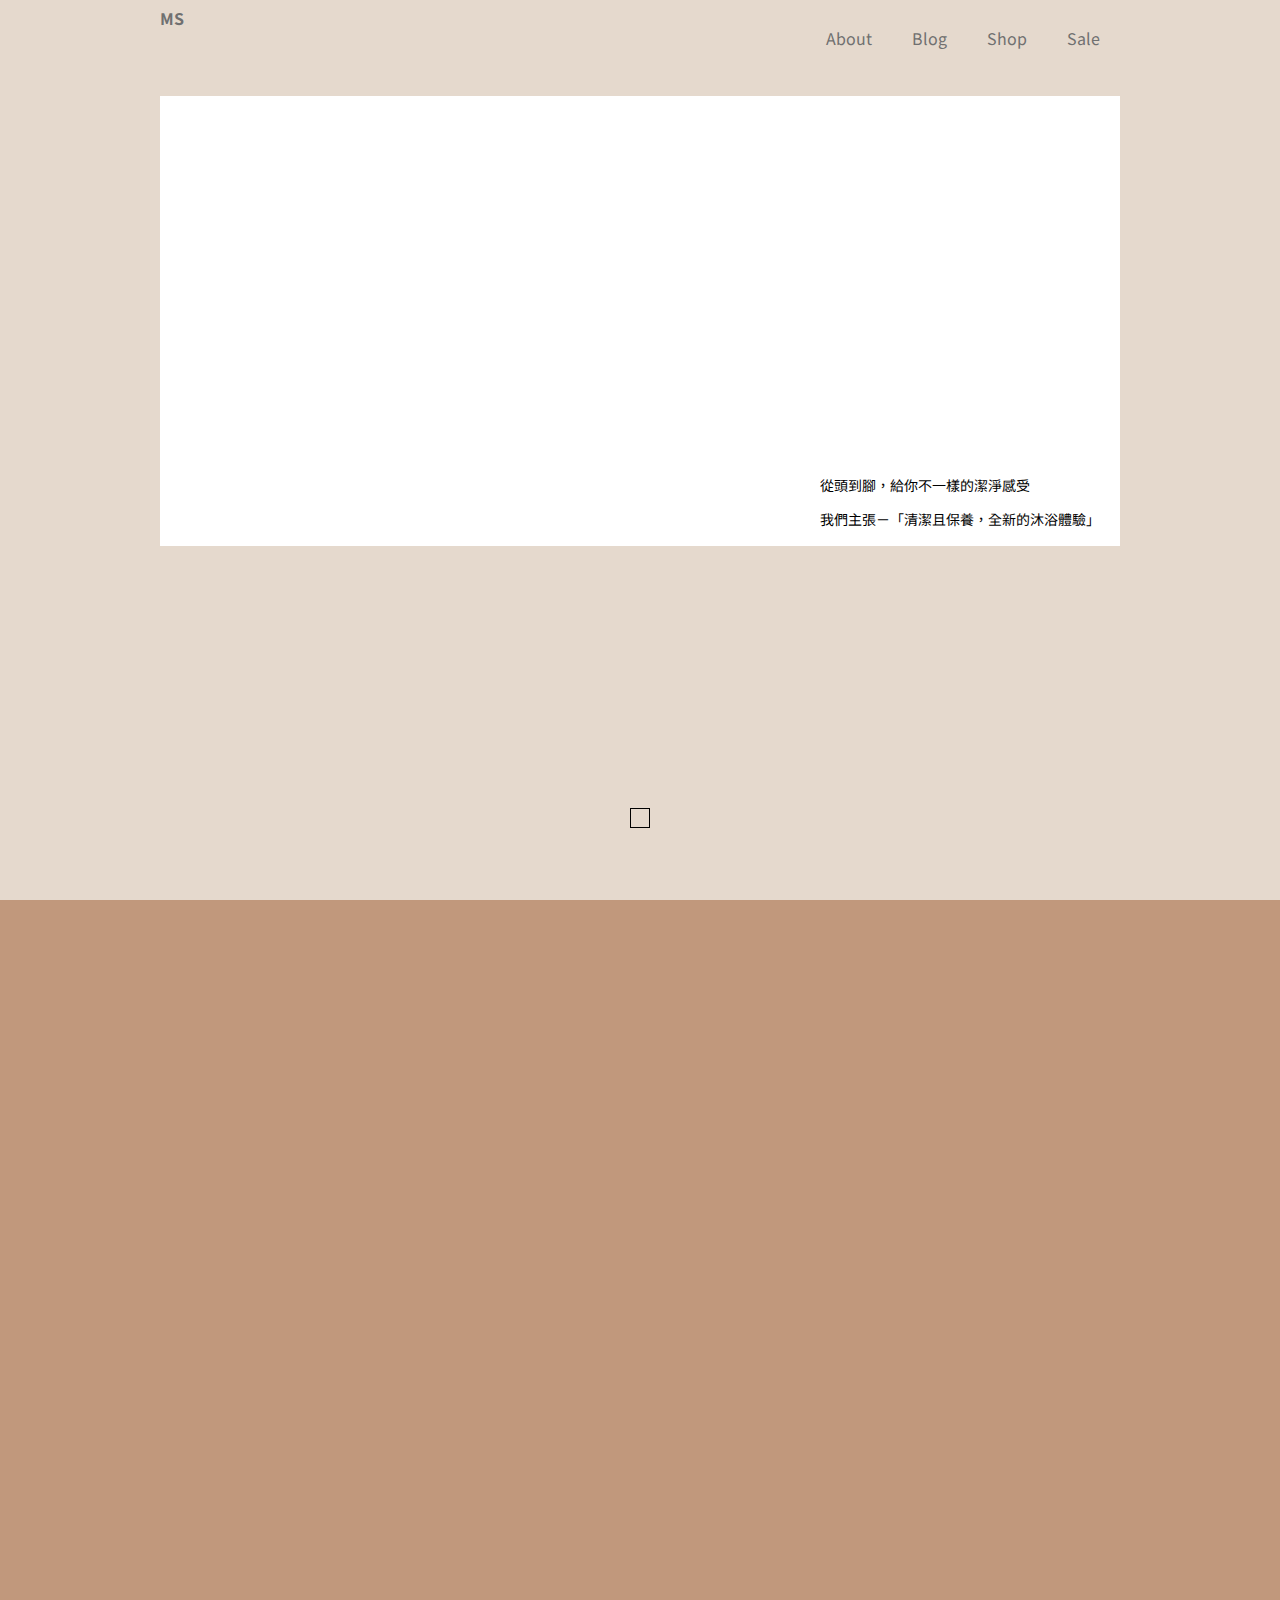
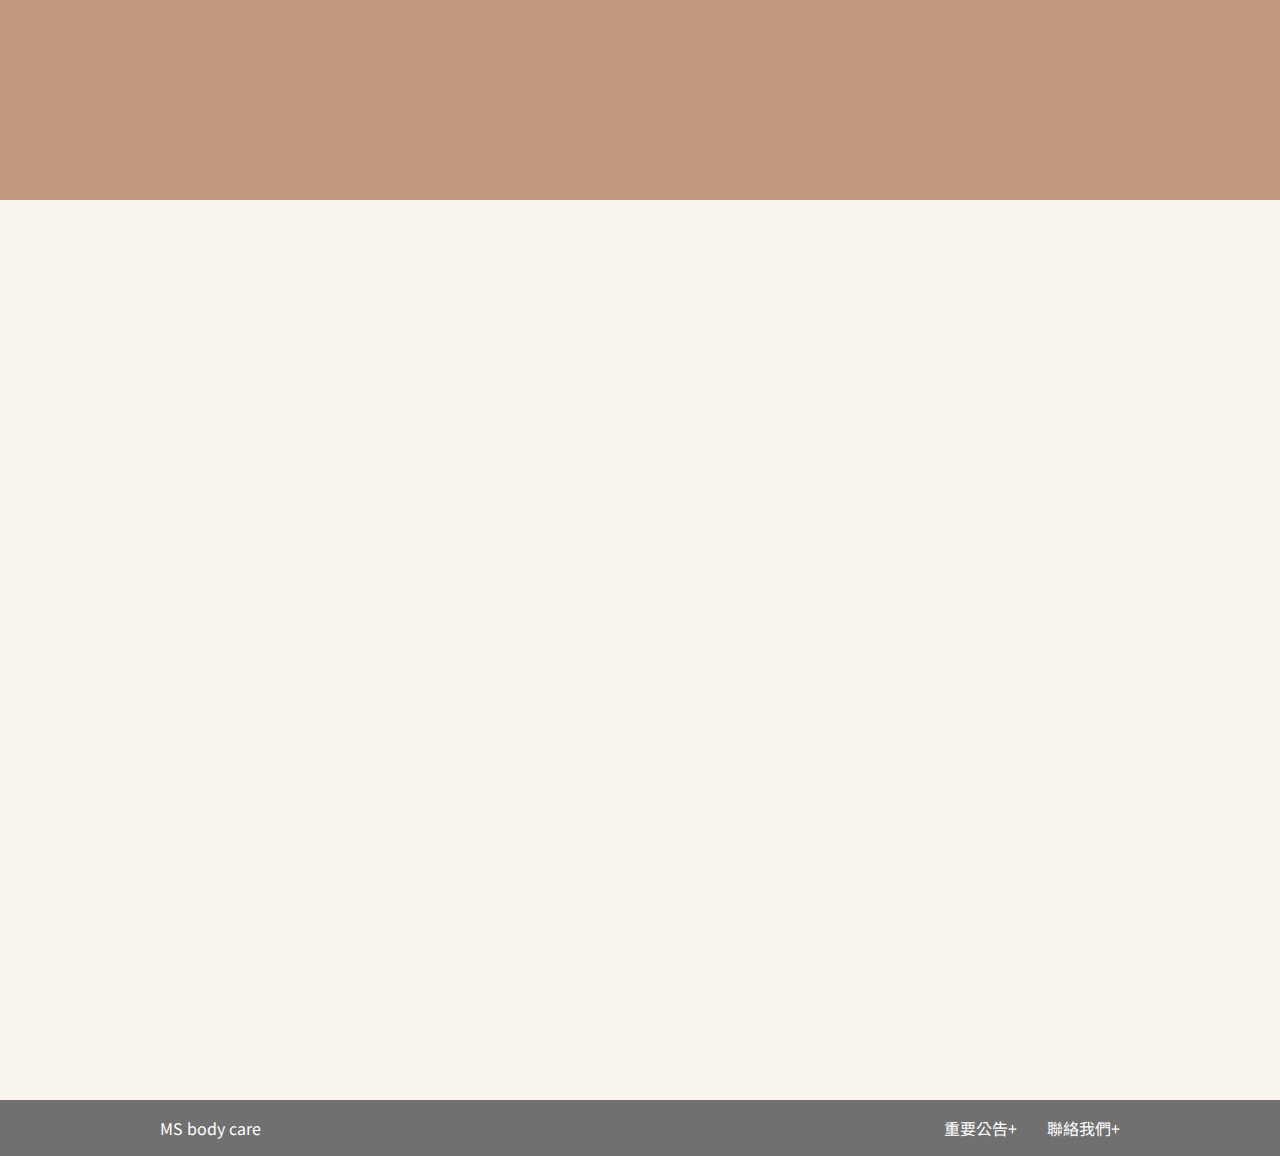
==== html/index.html @ 188ffa3e "Ａ" ====
<!DOCTYPE html>
<html lang="en">
<head>
    <meta charset="UTF-8">
    <meta name="viewport" content="width=device-width, initial-scale=1.0">
    <title>Document</title>
    <link rel="stylesheet" href="https://use.fontawesome.com/releases/v5.15.1/css/all.css" integrity="sha384-vp86vTRFVJgpjF9jiIGPEEqYqlDwgyBgEF109VFjmqGmIY/Y4HV4d3Gp2irVfcrp" crossorigin="anonymous">
    <link rel="stylesheet" href="../style/css/reset.css">
    <link rel="stylesheet" href="../style/css/layout.css">
    <link rel="stylesheet" href="../style/css/main.css">
    <link rel="stylesheet" href="../style/css/aos.css">
</head>
<body>
    <div class="index_layout">
        <div class="header">
            <div class="main">
                <div class="nav flex">
                    <h1 class="logotype"><a href="./index.html">MS</a></h1>
                    <div class="function_box">
                        <div class="menu"><i class="fas fa-bars"></i></div>
                        <ul class="function_bar flex">
                            <li><i class="fas fa-times"></i></li>
                            <li><a href="./about.html">About</a></li>
                            <li><a href="./blog.html">Blog</a></li>
                            <li><a href="./product.html">Shop</a></li>
                            <li><a href="./sale.html">Sale</a></li>
                        </ul>
                    </div>
                    <div class="overlay unblock"></div>
                </div>
                <div class="contents">
                    <div class="header_img">
                        <ul class="img_text">
                            <li>從頭到腳，給你不一樣的潔淨感受</li>
                            <li>我們主張－「清潔且保養，全新的沐浴體驗」</li>
                        </ul>
                        <ul class="social_bar">
                            <li><a href="#"><i class="fab fa-facebook"></i></a></li>
                            <li><a href="#"><i class="fab fa-instagram"></i></a></li>
                            <li><a href="#"><i class="fab fa-twitter"></i></a></li>
                        </ul>
                    </div>
                    <div class="scroll">
                        <span class="ico ico_scroll"></span>
                    </div>
                </div>
            </div>
        </div>
        <div class="content">
            <div class="main_other flex" data-aos="fade-down" data-aos-easing="linear" data-aos-duration="1500">
                <dl class="flex">
                    <dd class="content_img"></dd>
                    <dd class="content_text">
                        <div class="title">MS body care</div>
                        <ul class="text">
                            <li>以高品質成分作為基底，提供全年齡、全膚質適用的潔淨系列。</li>
                            <li>是沐浴乳、洗髮乳，也是洗面乳。</li>
                            <li>一瓶從頭到腳都可以使用的低敏潔淨產品，讓你每一天都有愉悅的沐浴時光。</li>
                        </ul>
                        <ul class="text">
                            <li>ms body care藉由品牌提倡一種全新的生活感受，</li>
                            <li>在潔淨沐浴時同步保養，達成洗淨及修護雙重功效。</li>
                        </ul>
                        <ul class="ico_bar flex">
                            <li><span class="ico"></span>氨基酸成分</li>
                            <li><span class="ico"></span>玻尿酸</li>
                            <li><span class="ico"></span>維他命B5</li>
                        </ul>
                        <a class="alink" href="./product.html">購買產品<span>&rarr;</span></a>
                    </dd>
                </dl>
            </div>
        </div>
        <div class="slogan">
            <div class="main flex">
                <div class="slogan_text" data-aos="fade-down" data-aos-easing="linear" data-aos-duration="1500">
                    <div class="title"><span>“</span></div>
                    <p class="text">What fuels your spirit fuels your body –</p>
                    <p>Twilight</p>
                </div>
            </div>
        </div>
        <div class="footer">
            <div class="main flex">
                <ul class="social_bar">
                    <li><a href="#"><i class="fab fa-facebook"></i></a></li>
                    <li><a href="#"><i class="fab fa-instagram"></i></a></li>
                    <li><a href="#"><i class="fab fa-twitter"></i></a></li>
                </ul>
                <a href="#" class="footer_logo">
                    <div class="footer_img"></div>
                    <span class="footer_text">MS body care</span>
                </a>
                <ul class="message_bar flex">
                    <li><a href="#">重要公告+</a></li>
                    <li><a href="#">聯絡我們+</a></li>
                </ul>
            </div>
        </div>
    </div>
    <script src="./js/jq_3.5.1.js"></script>
    <script src="./js/main.js"></script>
    <script src="./js/aos.js"></script>
    <script>
        AOS.init();
    </script>
</body>
</html>
---- style/css/layout.css ----
/* font */
@import url('https://fonts.googleapis.com/css2?family=Roboto+Slab:wght@600&family=Roboto:wght@100&display=swap');
@import url('https://fonts.googleapis.com/css2?family=Noto+Sans+TC:wght@100&display=swap');
body{
    font-family: 'Roboto Slab', serif;
    font-family: 'Noto Sans TC', sans-serif;
    cursor:default;
    }
/* layout */
a{text-decoration:none;display:block;color:#707070;}
.unblock{display:none}
.flex{display:flex;}
.header{background:#E5D9CD;}
.content{background:#C1987C;}
.slogan{background:#FAF4EF;}
.footer{background:#707070;}
.main{width:960px;height:100vh;margin:0 auto;padding:10px 0;}
.main_other{width:100%;height:100vh;margin:0 auto;justify-content:center;align-items:center;}
.alink{width:175px;;display:block;border:1px solid #fff;padding:20px;text-align:center;color:#fff;}
.overlay{width:100%;height:100vh;position:fixed;background:rgba(0,0,0,0.7);z-index:98;top:0;left:0;}
.fas{display:none;}
.fa-bars{font-size:26px;}
/* nav */
.nav{justify-content:space-between;margin:0 0 30px 0;}
.function_bar .menu{display:none;}
.function_bar a{padding:20px;}
/* ico */
.ico{display:block;}
.ico_scroll{width:20px;height:20px;border:1px solid #000;}
/* header */
.social_bar .fab{font-size:28px;}
.social_bar li+li{margin:15px 0 0;}
/* footer */
.footer .main{height:auto;padding:0px;justify-content:space-between;}
.footer a{color:#fff;padding:20px 0;}
.footer .social_bar{display:none;}
.footer .message_bar li+li{margin-left:30px;}
/* about_layout */
.about_layout .header{background: -moz-linear-gradient(left, #ffffff 0%, #ffffff 50%, #e5d9cd 50%, #e5d9cd 100%); /* FF3.6-15 */
background: -webkit-linear-gradient(left, #ffffff 0%,#ffffff 50%,#e5d9cd 50%,#e5d9cd 100%); /* Chrome10-25,Safari5.1-6 */
background: linear-gradient(to right, #ffffff 0%,#ffffff 50%,#e5d9cd 50%,#e5d9cd 100%); /* W3C, IE10+, FF16+, Chrome26+, Opera12+, Safari7+ */}
/* blog_layout */
.blog_layout .main{height:initial;overflow:hidden;}
@media screen and (max-width:1094px){
    .main{width:100%;padding:0px 0px 40px;}
    .nav{padding:15px 20px;background:#fff;position:fixed;z-index:10;width:100%;border-bottom:1px solid #000;justify-content:center;margin:0;}
    .nav .function_box{position:absolute;left:3%;top:calc(50% - 13px);}
    .nav+.contents{padding-top:47px;}
    .fas{display:block;}
    /* function_bar */
    .function_bar{display:none;position:fixed;;width:100%;height:auto;top:0;right:0;z-index:99;background:#fff;}
    .function_bar .menu{display:block;}
    .function_bar li+li{margin-left:0;text-align:center;}
    .function_bar li+li a{padding:10px;border:1px solid #ccc;margin:20px;}
    .function_bar .fa-times{display:block;font-size:30px;margin:0 0 0 10px;width:40px;height:40px;line-height:40px;text-align:center;}
    .menu.active + .function_bar{display:block;}
    /*  content */
    .content .main_other{display:block;height:auto;}
    /* header */
    .social_bar li{width:calc(100% / 3);}
    .social_bar li+li{margin:0 0 0;}
    /* footer */
    .footer{text-align:center;position:relative;bottom:0;width:100%;}
    .footer .flex{display:block;}
    .footer .main{width:100%;}
    .footer .social_bar{display:flex;justify-content:center;}
    .footer .message_bar li+li{margin-left:0px;}
    /* about_layout */
    .about_layout .main{height:auto;padding:0px;}
    /* .about_layout .footer{position:fixed;;bottom:0;width:100%;} */
    /* prod_layout */
    .prod_layout .main{height:auto;}
    .prod_box{display:block;}
}
@media screen and (max-width:1024px){

}
---- style/css/main.css ----
/*  index_layout*/
/* header */
.header .main{position:relative;}
.header_img{width:100%;height:450px;background:#fff;position:relative;}
.header_img .img_text{position:absolute;right:20px;bottom:20px;font-size:14px;}
.header_img .img_text li+li{margin-top:20px;}
.header_img .social_bar{position:absolute;right:-7%;top:15%;}
.header .scroll{position: absolute;bottom:8%;left:calc(50% - 10px);}
/* content */
.content_img{width:550px;height:450px;background:#fff;}
.content_text{margin-left:50px;color:#fff;}
.content_text .title{font-size:24px;}
.content_text .text,.content_text .ico_bar{margin-top:30px;line-height:1.6;}
.content_text .ico_bar li+li{margin-left:40px;}
.content_text .alink{margin-top:50px;}
.content_text .alink span{margin-left:50px;}
/* slogan */
.slogan .title{font-size:90px;width:45px;height:45px;margin:0 auto}
.slogan .title span{display:block;transform:translateX(-50px);}
.slogan .main{align-items:center;justify-content:center;}
.slogan .slogan_text{text-align:center;}
.slogan .slogan_text .text{font-size:28px;font-weight:bolder;margin:20px 0 30px;}
/* about_layout */
.about_layout .background_box{width:750px;height:450px;background:#FAF4EF;position:absolute;top:16%;left:-5%;}
.about_img{width:560px;height:490px;background:lightblue;position:absolute;z-index:10;left:-7%;bottom:9%;}
.about_text{width:410px;position:absolute;z-index:10;right:0%;top:20%;color:#48656B;}
.about_text dt{font-size:18px;}
.about_text dd{margin:12px 0;line-height:1.6;}
.about_text .title::after,.about_text .title::before{content:"";width:2px;height:20px;display:inline-block;background:#48656B;vertical-align:middle;margin:-5px 5px 0;}
/* prod_layout */
.prdo_img{width:380px;height:500px;background:#fff;flex-shrink:0;margin:0 50px;}
.prod_box{margin-bottom: 50px;}
.prod_box .prod_text{padding:0 10px;}
.prod_box .title{margin:0 0 25px 0;font-size:26px;}
.prod_box .text{line-height:1.6;border-bottom: 2px solid #000;padding-bottom:15px;}
.prod_box .intro dt{margin:15px 0 0;font-weight:bolder;}
.prod_box .intro dd{border-bottom:2px solid #707070;padding:8px 0 15px 0;line-height:1.4;color:#707070;}
.prod_text .intro dd ul li+li{margin:5px 0 0;}
.prod_box .prod_price{padding:0 10px;margin:10px 0;font-weight:bolder;text-align:right;font-size:18px;letter-spacing:2px;}
.prod_box .buy_way dt{margin:0 0 5px 0;}
.prod_box .buy_way dt::after{content:"：";display:inline-block;}
.prod_box .buy_way a{display:block;padding:10px 0;width:60%;font-weight:bolder;color:#48656B;}
.prod_box .buy_way a::before{content:" ";display:inline-block;width:2px;height:2px;border-radius:50%;vertical-align:middle;background:#48656B;margin:-2px 8px 0 0;}
.prod_box .buy_way a:hover{background:#48656B;color:#fff;}
/* blog_layout */
.timeline:before{content:'';position:absolute;top:6%;left:50%;margin:0 auto;height:91%;width:1px;background-color:#707070;}
.timeline{padding:0 50px 50px;}
.blog_box>li{display:flex;justify-content:space-between;position:relative;align-items:center;height:60vh;margin:60px 0;}
.blog_box .title{text-align:center;width:38%;}
.blog_box .title span{font-size:26px;}
.blog_box .title p{margin:10px 0;line-height:1.4;overflow:hidden;text-overflow:ellipsis;display:-webkit-box;-webkit-line-clamp:2;-webkit-box-orient: vertical;}
.blog_box .blog_img{width:450px;height:340px;position:absolute;right:8%;}
.blog_box .blog_img a{width:100%;height:100%;background:#fff;}
.blog_box .blog_item_2 .blog_img{left:8%;}
.blog_box .ba_box{width:300px;height:500px;}
.blog_box .blog_item_1 .ba_box{background:#C1987C;}
.blog_box .blog_item_2 .ba_box{background:#FAF4EF;}
.blog_box .blog_item_3 .ba_box{background:#48656B;}
@media screen and (max-width:1094px){
    .header_img{margin:0;}
    .header_img .social_bar{display:none;}
    /* about_layout */
    .about_layout .background_box{display:none;}
    .about_text{background:#FAF4EF;width:100%;position:unset;overflow:auto;padding:15px 20px;}
    .about_img{width:100%;position:unset;}
    .content_img{width:100%;}
    .content dl.flex{display:block;}
    .content_text{margin-left:0px;padding:25px;}
    .content_text .text, .content_text .ico_bar{margin-top:20px;}
    .content_text .alink{margin-top:20px;}
    /* prod_layout */
    .prdo_img{width:100%;margin:0 auto 30px;}
    .prod_box .prod_text{padding:0 20px;}
    .prod_box .prod_price{text-align:center;border:2px solid #707070;width:50%;margin:25px auto;padding:15px 10px;}
    .prod_box .buy_way dt{text-align:center;}
    .prod_box .buy_way dt::after{content:"";display:block;width:70px;height:2px;background:#000;margin:10px auto 0;}
    .prod_box .buy_way a::before{display:none;}
    .prod_box .buy_way a{background:#48656B;color:#fff;text-align:center;padding:15px 0;margin:15px auto;width:70%;}
    /* blog_layout */
    .timeline{padding:0 10px;}
    .timeline:before{display:none;}
    .blog_box>li{height:initial;flex-direction:column;padding:25px 10px;margin:0 auto;}
    .blog_box .blog_item_2{flex-direction:column-reverse;}
    .blog_box .blog_img{position:initial;width:90%;}
    .blog_box .ba_box{display:none;}
    .blog_box .title{margin:0 0 10px 0;width:100%;}
    /* .blog_box .blog_item_1{background:#C1987C;}
    .blog_box .blog_item_2{background:#FAF4EF;}
    .blog_box .blog_item_3{background:#48656B;} */
}
@media screen and (max-width:1024px){

}
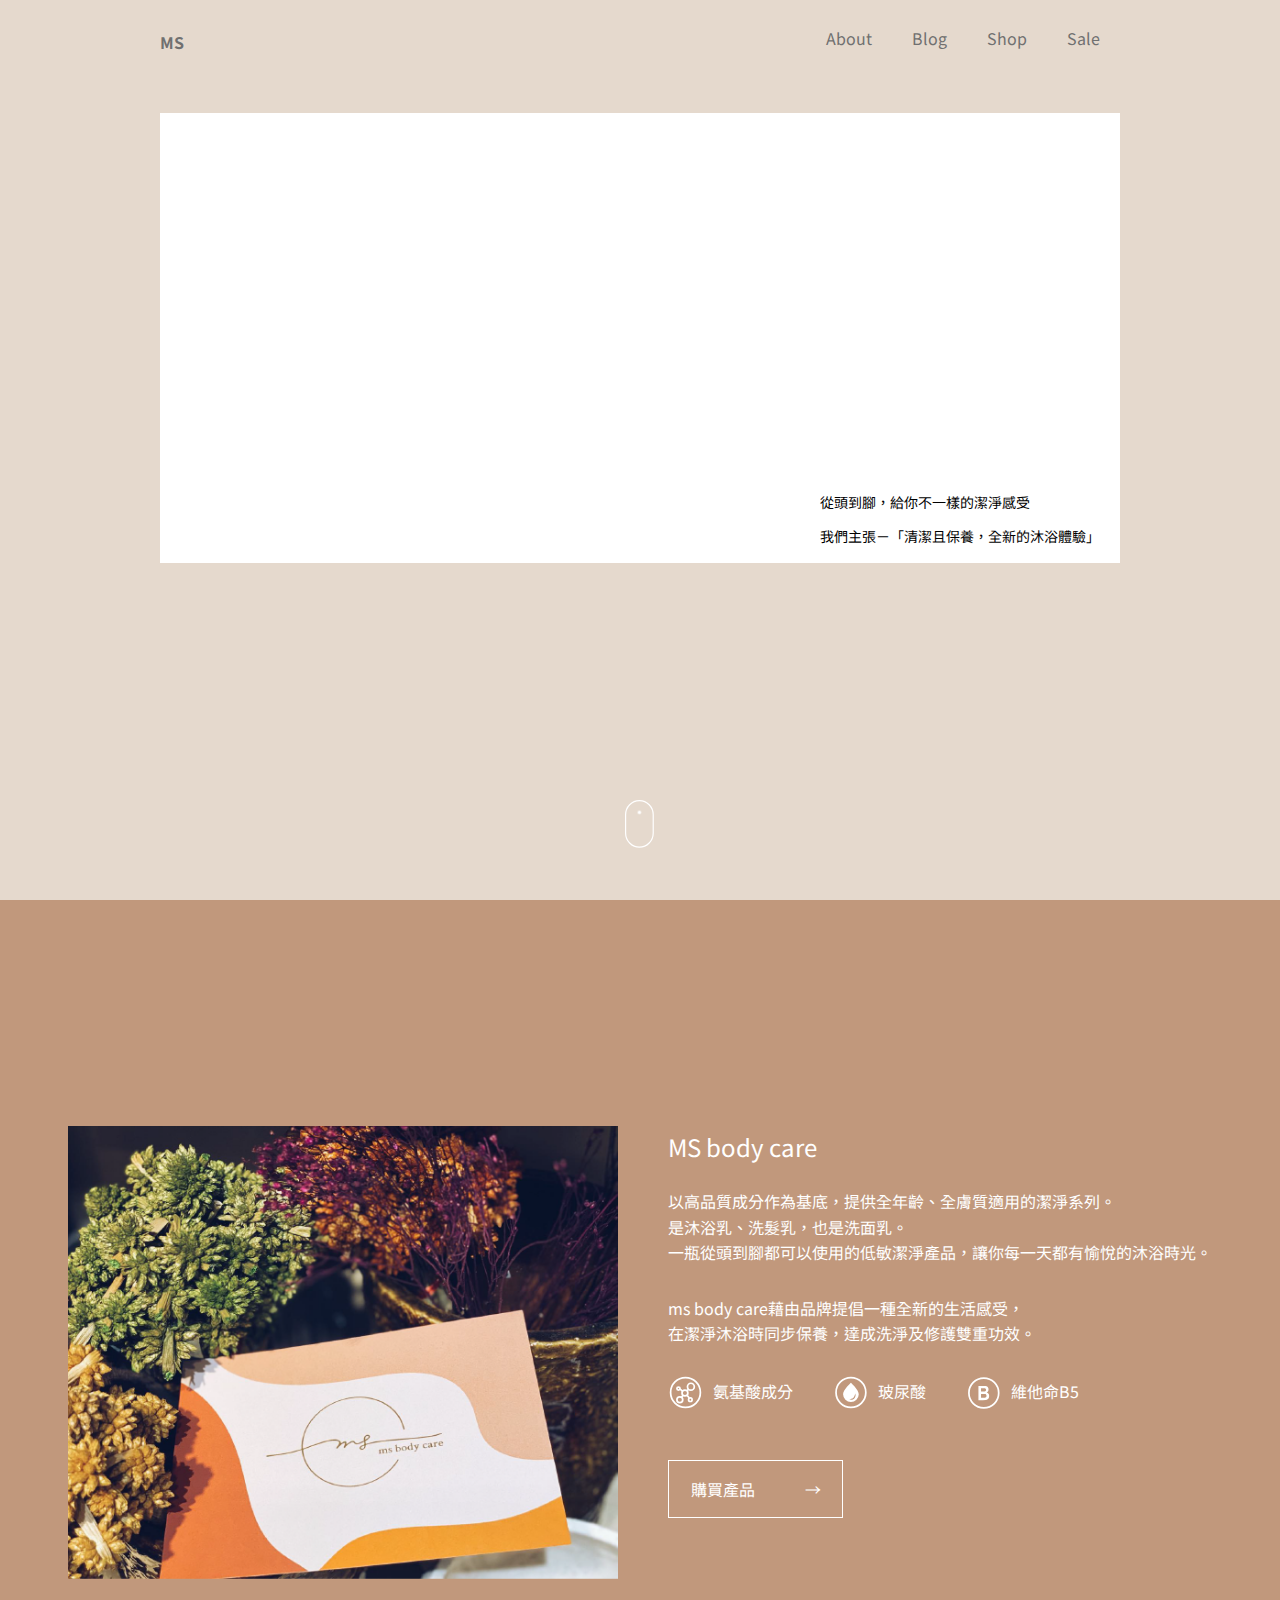
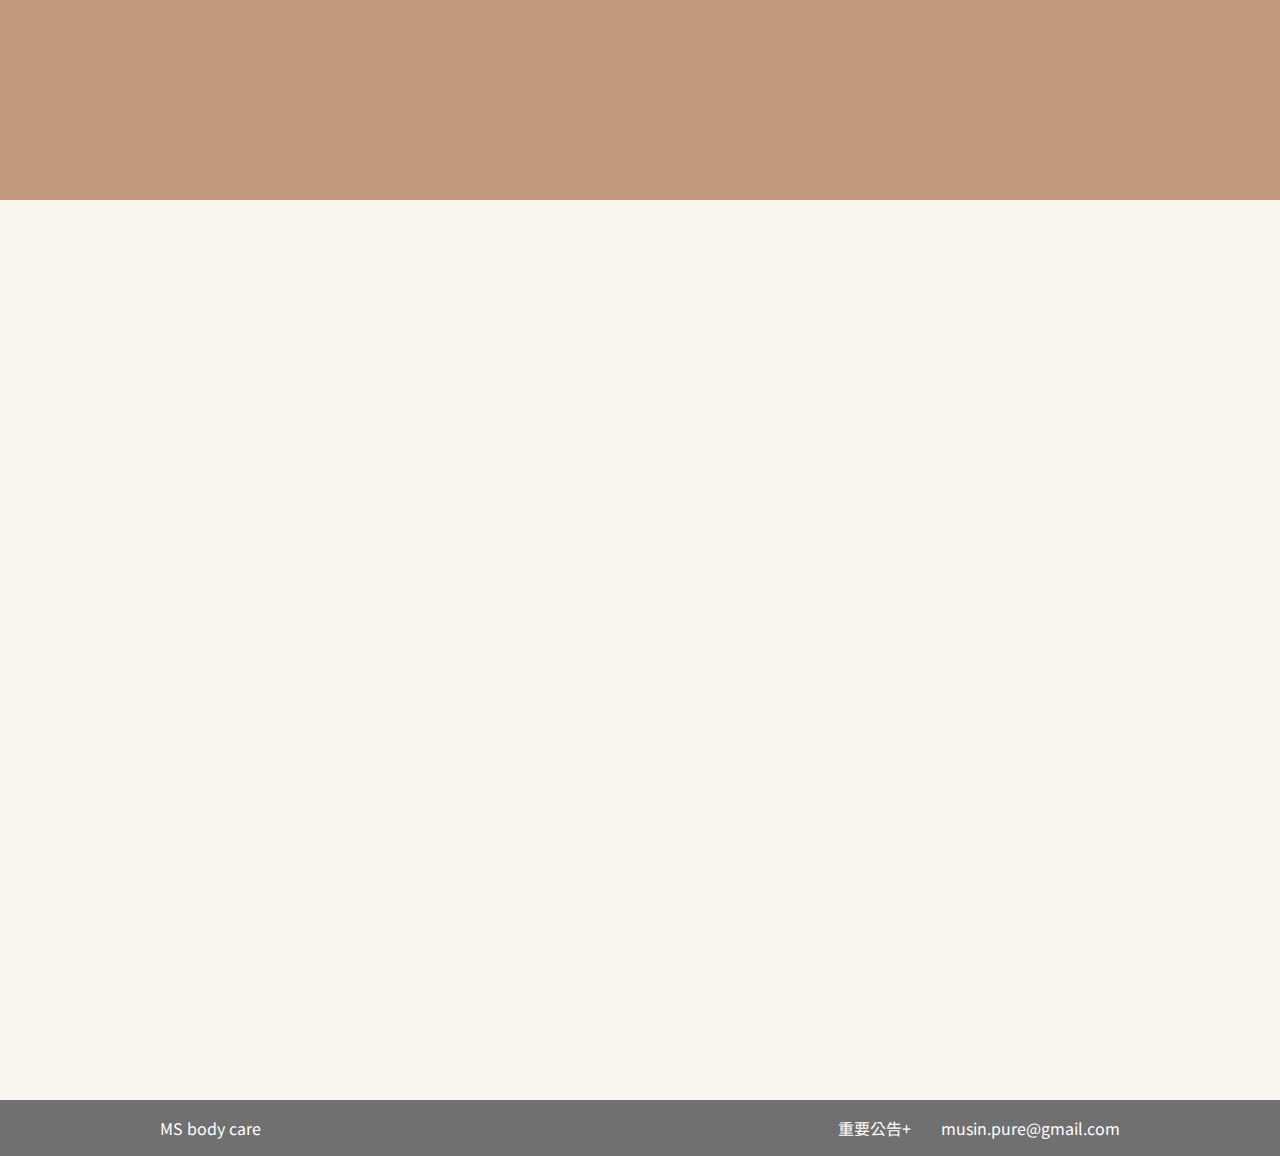
==== commit 01dbe71e: "ms_0128" ====
--- a/html/index.html
+++ b/html/index.html
@@ -35,21 +35,26 @@
                             <li>我們主張－「清潔且保養，全新的沐浴體驗」</li>
                         </ul>
                         <ul class="social_bar">
-                            <li><a href="#"><i class="fab fa-facebook"></i></a></li>
-                            <li><a href="#"><i class="fab fa-instagram"></i></a></li>
-                            <li><a href="#"><i class="fab fa-twitter"></i></a></li>
+                            <li><a href="https://www.facebook.com/MUSIN.BODYCARE/"><i class="fab fa-facebook"></i></a></li>
+                            <li><a href="https://www.instagram.com/m.sbodycare/"><i class="fab fa-instagram"></i></a></li>
+                            <!-- <li><a href="#"><i class="fab fa-twitter"></i></a></li> -->
                         </ul>
                     </div>
-                    <div class="scroll">
-                        <span class="ico ico_scroll"></span>
-                    </div>
+                    <a class="scroll-link" href="#content">
+                        <svg class="mouse" xmlns="http://www.w3.org/2000/svg" viewBox="0 0 76 130" preserveAspectRatio="xMidYMid meet">
+                        <g fill="none" fill-rule="evenodd">
+                            <rect width="70" height="118" x="1.5" y="1.5" stroke="#FFF" stroke-width="3" rx="36"/>
+                            <circle class="scroll" cx="36.5" cy="31.5" r="4.5" fill="#FFF"/>
+                        </g>
+                        </svg>
+                    </a>
                 </div>
             </div>
         </div>
-        <div class="content">
-            <div class="main_other flex" data-aos="fade-down" data-aos-easing="linear" data-aos-duration="1500">
+        <div id="content" class="content">
+            <div class="main_other flex">
                 <dl class="flex">
-                    <dd class="content_img"></dd>
+                    <dd class="content_img"><img src="../style/images/content_img.png" alt=""></dd>
                     <dd class="content_text">
                         <div class="title">MS body care</div>
                         <ul class="text">
@@ -62,9 +67,9 @@
                             <li>在潔淨沐浴時同步保養，達成洗淨及修護雙重功效。</li>
                         </ul>
                         <ul class="ico_bar flex">
-                            <li><span class="ico"></span>氨基酸成分</li>
-                            <li><span class="ico"></span>玻尿酸</li>
-                            <li><span class="ico"></span>維他命B5</li>
+                            <li><i class="ico ico_1"></i>氨基酸成分</li>
+                            <li><i class="ico ico_2"></i>玻尿酸</li>
+                            <li><i class="ico ico_3"></i>維他命B5</li>
                         </ul>
                         <a class="alink" href="./product.html">購買產品<span>&rarr;</span></a>
                     </dd>
@@ -73,7 +78,7 @@
         </div>
         <div class="slogan">
             <div class="main flex">
-                <div class="slogan_text" data-aos="fade-down" data-aos-easing="linear" data-aos-duration="1500">
+                <div class="slogan_text" data-aos="fade-down" data-aos-easing="linear" data-aos-duration="1000">
                     <div class="title"><span>“</span></div>
                     <p class="text">What fuels your spirit fuels your body –</p>
                     <p>Twilight</p>
@@ -83,17 +88,16 @@
         <div class="footer">
             <div class="main flex">
                 <ul class="social_bar">
-                    <li><a href="#"><i class="fab fa-facebook"></i></a></li>
-                    <li><a href="#"><i class="fab fa-instagram"></i></a></li>
-                    <li><a href="#"><i class="fab fa-twitter"></i></a></li>
+                    <li><a href="https://www.facebook.com/MUSIN.BODYCARE/"><i class="fab fa-facebook"></i></a></li>
+                    <li><a href="https://www.instagram.com/m.sbodycare/"><i class="fab fa-instagram"></i></a></li>
                 </ul>
                 <a href="#" class="footer_logo">
                     <div class="footer_img"></div>
                     <span class="footer_text">MS body care</span>
                 </a>
                 <ul class="message_bar flex">
-                    <li><a href="#">重要公告+</a></li>
-                    <li><a href="#">聯絡我們+</a></li>
+                    <li><a href="https://www.facebook.com/MUSIN.BODYCARE/">重要公告+</a></li>
+                    <li><a href="mailto:musin.pure@gmail.com">musin.pure@gmail.com</a></li>
                 </ul>
             </div>
         </div>
--- a/style/css/layout.css
+++ b/style/css/layout.css
@@ -2,12 +2,12 @@
 @import url('https://fonts.googleapis.com/css2?family=Roboto+Slab:wght@600&family=Roboto:wght@100&display=swap');
 @import url('https://fonts.googleapis.com/css2?family=Noto+Sans+TC:wght@100&display=swap');
 body{
-    font-family: 'Roboto Slab', serif;
     font-family: 'Noto Sans TC', sans-serif;
     cursor:default;
     }
 /* layout */
 a{text-decoration:none;display:block;color:#707070;}
+img{width:100%;}
 .unblock{display:none}
 .flex{display:flex;}
 .header{background:#E5D9CD;}
@@ -21,15 +21,29 @@
 .fas{display:none;}
 .fa-bars{font-size:26px;}
 /* nav */
-.nav{justify-content:space-between;margin:0 0 30px 0;}
+.nav{justify-content:space-between;margin:0 0 40px 0;align-items:center;}
 .function_bar .menu{display:none;}
 .function_bar a{padding:20px;}
+.function_bar a:after{content:"";display:block;width:100%;height:2px;background:#000;margin:5px 0 0;opacity:0;transition:0.5s;}
+.function_bar a:hover{color:#000;font-weight:bolder;}
+.function_bar a:hover::after{opacity:1;}
 /* ico */
-.ico{display:block;}
+.ico{display:inline-block;vertical-align:middle;background:url(../images/icon.svg)0 0 no-repeat;background-size:350px 350px;width:35px;height:35px;margin:-2px 10px 0 0;}
 .ico_scroll{width:20px;height:20px;border:1px solid #000;}
+.ico_1{background-position:0 0;}
+.ico_2{background-position:-36px 0;}
+.ico_3{background-position:-73px 0;}
 /* header */
 .social_bar .fab{font-size:28px;}
 .social_bar li+li{margin:15px 0 0;}
+/* scroll-link */
+.scroll-link{position:absolute;bottom:3rem;left:50%;transform:translateX(-50%);z-index:1;}
+.mouse{max-width:30px;width:100%;height:auto;}
+.scroll {animation-name:scroll;animation-duration:1.5s;animation-timing-function:cubic-bezier(0.650, -0.550, 0.250, 1.500);animation-iteration-count:infinite;transform-origin:50% 20.5px;will-change:transform, opacity;opacity:1;}
+@keyframes scroll {
+    0%, 20% {transform: translateY(0) scaleY(1);}
+    100% {transform: translateY(36px) scaleY(2);opacity: 0;}
+}
 /* footer */
 .footer .main{height:auto;padding:0px;justify-content:space-between;}
 .footer a{color:#fff;padding:20px 0;}
@@ -47,6 +61,7 @@
     .nav .function_box{position:absolute;left:3%;top:calc(50% - 13px);}
     .nav+.contents{padding-top:47px;}
     .fas{display:block;}
+    .ico{display:block;margin:0 auto;}
     /* function_bar */
     .function_bar{display:none;position:fixed;;width:100%;height:auto;top:0;right:0;z-index:99;background:#fff;}
     .function_bar .menu{display:block;}
--- a/style/css/main.css
+++ b/style/css/main.css
@@ -5,21 +5,25 @@
 .header_img .img_text{position:absolute;right:20px;bottom:20px;font-size:14px;}
 .header_img .img_text li+li{margin-top:20px;}
 .header_img .social_bar{position:absolute;right:-7%;top:15%;}
-.header .scroll{position: absolute;bottom:8%;left:calc(50% - 10px);}
+/* .header .scroll{position: absolute;bottom:8%;left:calc(50% - 10px);} */
 /* content */
-.content_img{width:550px;height:450px;background:#fff;}
-.content_text{margin-left:50px;color:#fff;}
+.content_img{width:550px;height:450px;}
+.content_text{margin-left:50px;color:#fff;padding:10px 0;}
 .content_text .title{font-size:24px;}
 .content_text .text,.content_text .ico_bar{margin-top:30px;line-height:1.6;}
 .content_text .ico_bar li+li{margin-left:40px;}
-.content_text .alink{margin-top:50px;}
+.content_text .alink{margin-top:50px;transition:0.5s;position:relative;}
+.content_text .alink:before{content:'';position:absolute;top:0;left:0;width: 00%;height:100%;z-index:1;transition:all 0.3s;}
+.content_text .alink:hover:before{opacity:0;transform:scale(1.2,1.2);}
+.content_text .alink:after{content:" ";position:absolute;top:0;left:0;width:100%;height:100%;z-index:1;opacity:0;background-color:rgba(255,255,255,0.25);transition:all 0.3s;transform:scale(0.5,0.5);}
+.content_text .alink:hover:after{opacity:1;transform:scale(1,1);}
 .content_text .alink span{margin-left:50px;}
 /* slogan */
 .slogan .title{font-size:90px;width:45px;height:45px;margin:0 auto}
 .slogan .title span{display:block;transform:translateX(-50px);}
 .slogan .main{align-items:center;justify-content:center;}
 .slogan .slogan_text{text-align:center;}
-.slogan .slogan_text .text{font-size:28px;font-weight:bolder;margin:20px 0 30px;}
+.slogan .slogan_text .text{font-size:28px;font-weight:bolder;margin:20px 0 30px;line-height:1.6;}
 /* about_layout */
 .about_layout .background_box{width:750px;height:450px;background:#FAF4EF;position:absolute;top:16%;left:-5%;}
 .about_img{width:560px;height:490px;background:lightblue;position:absolute;z-index:10;left:-7%;bottom:9%;}
@@ -37,7 +41,7 @@
 .prod_box .intro dd{border-bottom:2px solid #707070;padding:8px 0 15px 0;line-height:1.4;color:#707070;}
 .prod_text .intro dd ul li+li{margin:5px 0 0;}
 .prod_box .prod_price{padding:0 10px;margin:10px 0;font-weight:bolder;text-align:right;font-size:18px;letter-spacing:2px;}
-.prod_box .buy_way dt{margin:0 0 5px 0;}
+.prod_box .buy_way dt{margin:0 0 10px 0;}
 .prod_box .buy_way dt::after{content:"：";display:inline-block;}
 .prod_box .buy_way a{display:block;padding:10px 0;width:60%;font-weight:bolder;color:#48656B;}
 .prod_box .buy_way a::before{content:" ";display:inline-block;width:2px;height:2px;border-radius:50%;vertical-align:middle;background:#48656B;margin:-2px 8px 0 0;}
@@ -63,11 +67,12 @@
     .about_layout .background_box{display:none;}
     .about_text{background:#FAF4EF;width:100%;position:unset;overflow:auto;padding:15px 20px;}
     .about_img{width:100%;position:unset;}
-    .content_img{width:100%;}
+    .content_img{width:100%;height:auto;}
     .content dl.flex{display:block;}
-    .content_text{margin-left:0px;padding:25px;}
-    .content_text .text, .content_text .ico_bar{margin-top:20px;}
-    .content_text .alink{margin-top:20px;}
+    .content_text{margin-left:0px;padding:25px;text-align:center;}
+    .content_text .text, .content_text .ico_bar{margin-top:30px;}
+    .content_text .ico_bar{justify-content:space-around;align-items:center;}
+    .content_text .alink{margin:30px auto 0;}
     /* prod_layout */
     .prdo_img{width:100%;margin:0 auto 30px;}
     .prod_box .prod_text{padding:0 20px;}
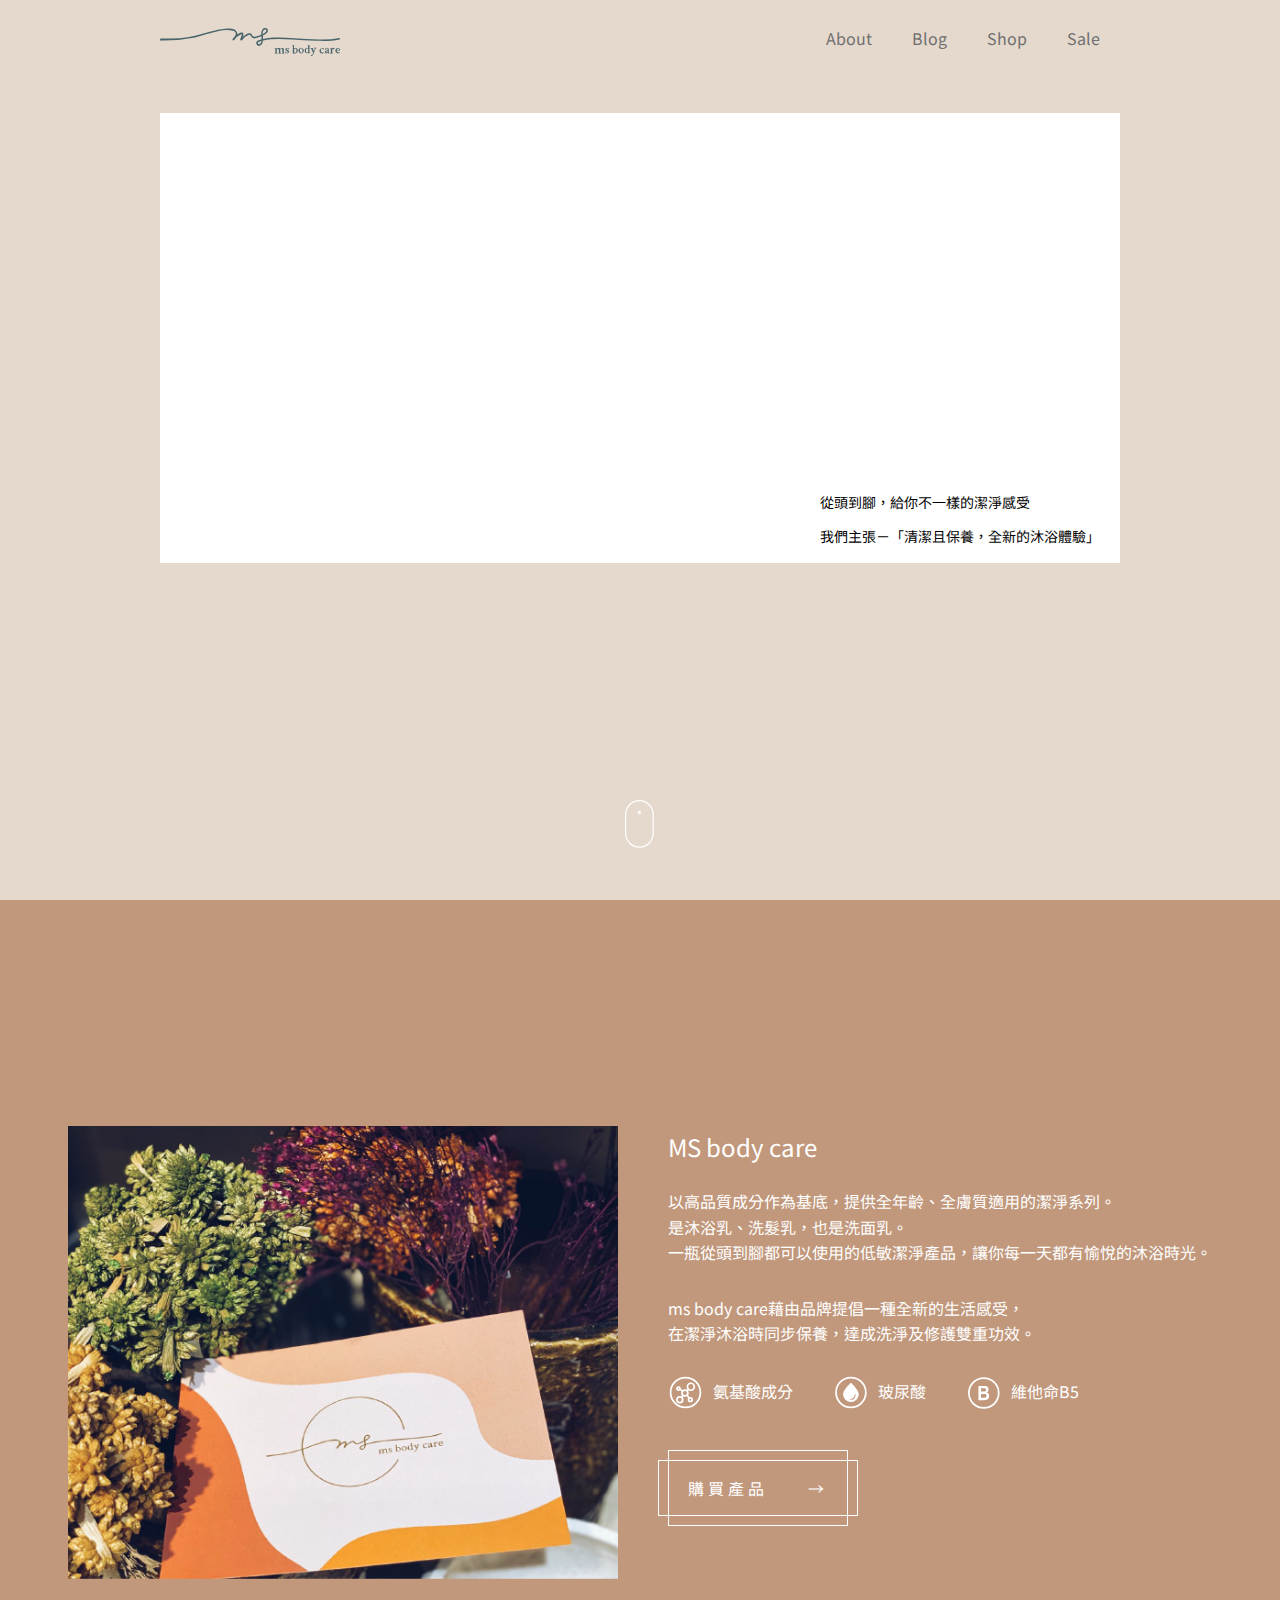
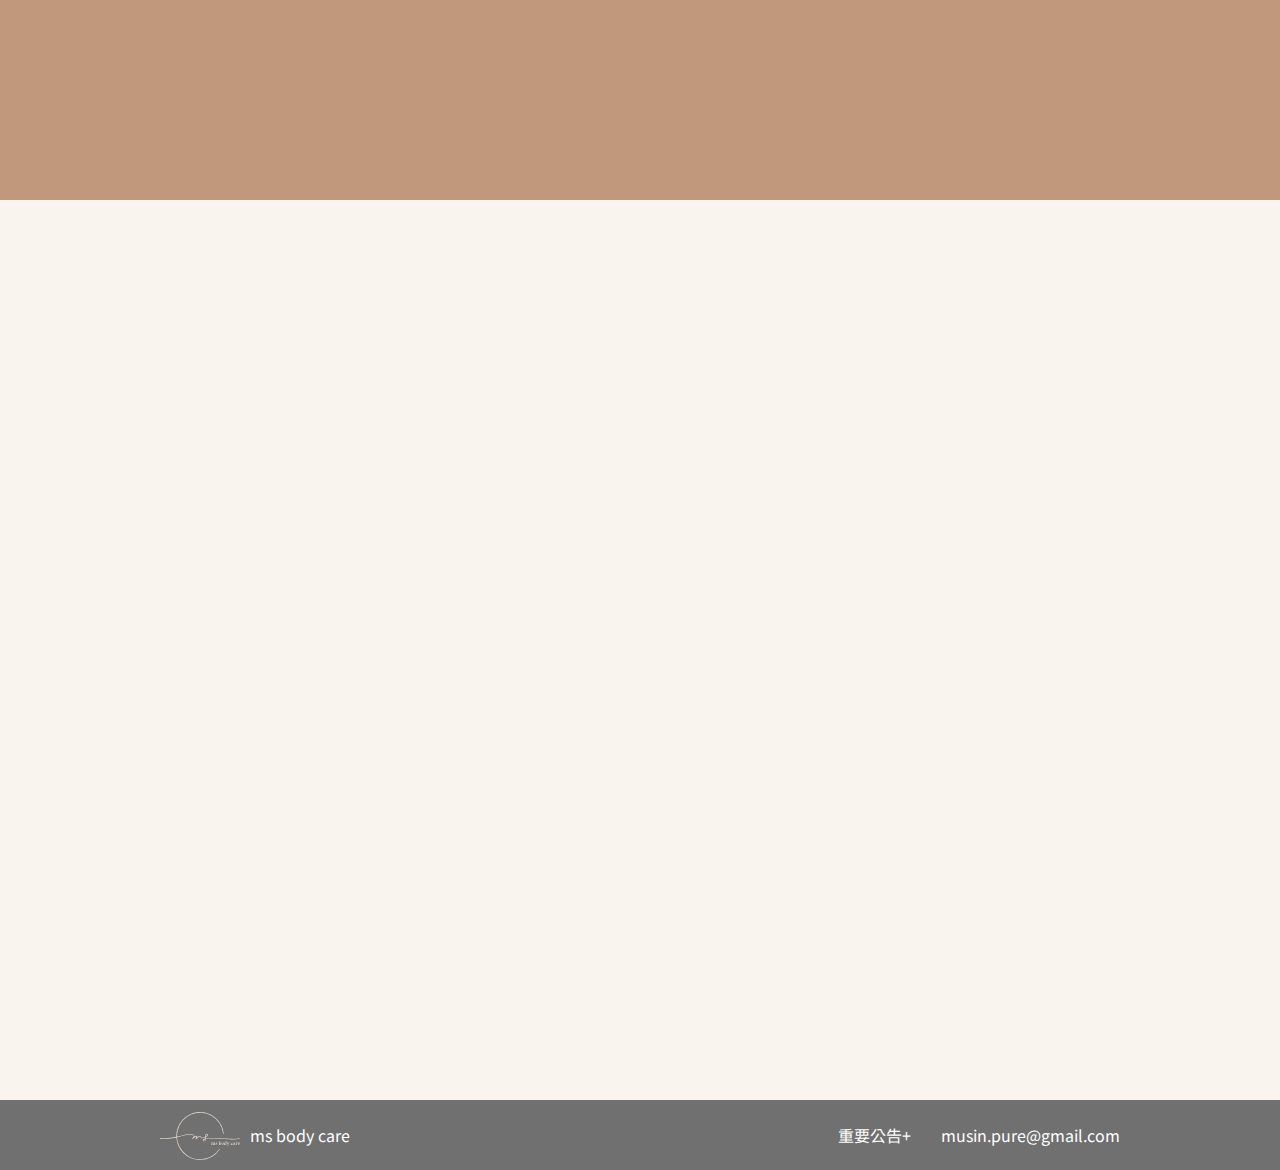
==== commit 9366646c: "ms_0128" ====
--- a/html/index.html
+++ b/html/index.html
@@ -71,7 +71,11 @@
                             <li><i class="ico ico_2"></i>玻尿酸</li>
                             <li><i class="ico ico_3"></i>維他命B5</li>
                         </ul>
-                        <a class="alink" href="./product.html">購買產品<span>&rarr;</span></a>
+                        <a class="alink button" href="./product.html">
+                            購買產品<span class="arrow">&rarr;</span>
+                            <span class="button__horizontal"></span>
+	                        <sapn class="button__vertical"></span>
+                        </a>
                     </dd>
                 </dl>
             </div>
@@ -87,17 +91,17 @@
         </div>
         <div class="footer">
             <div class="main flex">
-                <ul class="social_bar">
-                    <li><a href="https://www.facebook.com/MUSIN.BODYCARE/"><i class="fab fa-facebook"></i></a></li>
-                    <li><a href="https://www.instagram.com/m.sbodycare/"><i class="fab fa-instagram"></i></a></li>
-                </ul>
-                <a href="#" class="footer_logo">
+                <a href="./index.html" class="footer_logo">
                     <div class="footer_img"></div>
-                    <span class="footer_text">MS body care</span>
+                    <span class="footer_text">ms body care</span>
                 </a>
                 <ul class="message_bar flex">
                     <li><a href="https://www.facebook.com/MUSIN.BODYCARE/">重要公告+</a></li>
                     <li><a href="mailto:musin.pure@gmail.com">musin.pure@gmail.com</a></li>
+                </ul>
+                <ul class="social_bar">
+                    <li><a href="https://www.facebook.com/MUSIN.BODYCARE/"><i class="fab fa-facebook"></i></a></li>
+                    <li><a href="https://www.instagram.com/m.sbodycare/"><i class="fab fa-instagram"></i></a></li>
                 </ul>
             </div>
         </div>
--- a/style/css/layout.css
+++ b/style/css/layout.css
@@ -8,6 +8,7 @@
 /* layout */
 a{text-decoration:none;display:block;color:#707070;}
 img{width:100%;}
+.logotype a{width:180px;height:28px;background:url(../images/logo_word.svg)0 0 no-repeat;color:transparent;}
 .unblock{display:none}
 .flex{display:flex;}
 .header{background:#E5D9CD;}
@@ -16,10 +17,9 @@
 .footer{background:#707070;}
 .main{width:960px;height:100vh;margin:0 auto;padding:10px 0;}
 .main_other{width:100%;height:100vh;margin:0 auto;justify-content:center;align-items:center;}
-.alink{width:175px;;display:block;border:1px solid #fff;padding:20px;text-align:center;color:#fff;}
 .overlay{width:100%;height:100vh;position:fixed;background:rgba(0,0,0,0.7);z-index:98;top:0;left:0;}
 .fas{display:none;}
-.fa-bars{font-size:26px;}
+.fa-bars{font-size:20px;}
 /* nav */
 .nav{justify-content:space-between;margin:0 0 40px 0;align-items:center;}
 .function_bar .menu{display:none;}
@@ -45,8 +45,10 @@
     100% {transform: translateY(36px) scaleY(2);opacity: 0;}
 }
 /* footer */
-.footer .main{height:auto;padding:0px;justify-content:space-between;}
-.footer a{color:#fff;padding:20px 0;}
+.footer .main{height:auto;padding:0px;justify-content:space-between;align-items:center;}
+.footer .footer_logo{display:flex;align-items:center;justify-content:center;}
+.footer .footer_img{width:80px;height:50px;background:url(../images/logo_circle.svg)0 0 no-repeat;background-position:0px 2px;margin:0 10px 0 0;}
+.footer a{color:#fff;padding:10px 0;}
 .footer .social_bar{display:none;}
 .footer .message_bar li+li{margin-left:30px;}
 /* about_layout */
@@ -57,35 +59,38 @@
 .blog_layout .main{height:initial;overflow:hidden;}
 @media screen and (max-width:1094px){
     .main{width:100%;padding:0px 0px 40px;}
-    .nav{padding:15px 20px;background:#fff;position:fixed;z-index:10;width:100%;border-bottom:1px solid #000;justify-content:center;margin:0;}
-    .nav .function_box{position:absolute;left:3%;top:calc(50% - 13px);}
-    .nav+.contents{padding-top:47px;}
+    .nav{padding:10px 20px;background:#FAF4EF;position:fixed;z-index:10;width:100%;border-bottom:1px solid #48656B;justify-content:center;margin:0;}
+    .nav .function_box{position:absolute;left:3%;top:calc(50% - 10px);}
+    .logotype a{width:140px;height:22px;;}
+    .nav+.contents{padding-top:43px;}
     .fas{display:block;}
     .ico{display:block;margin:0 auto;}
     /* function_bar */
-    .function_bar{display:none;position:fixed;;width:100%;height:auto;top:0;right:0;z-index:99;background:#fff;}
+    .function_bar{display:none;position:fixed;;width:100%;height:auto;top:0;right:0;z-index:99;background:#FAF4EF;}
     .function_bar .menu{display:block;}
     .function_bar li+li{margin-left:0;text-align:center;}
-    .function_bar li+li a{padding:10px;border:1px solid #ccc;margin:20px;}
+    .function_bar li+li a{padding:5px;border:1px solid #48656B;margin:20px;color:#48656B;background:#fff;}
     .function_bar .fa-times{display:block;font-size:30px;margin:0 0 0 10px;width:40px;height:40px;line-height:40px;text-align:center;}
     .menu.active + .function_bar{display:block;}
     /*  content */
     .content .main_other{display:block;height:auto;}
     /* header */
-    .social_bar li{width:calc(100% / 3);}
-    .social_bar li+li{margin:0 0 0;}
+    .social_bar li+li{margin:0 0 0 30px;}
     /* footer */
-    .footer{text-align:center;position:relative;bottom:0;width:100%;}
+    .footer{text-align:center;position:relative;bottom:0;width:100%;padding:10px 0;}
     .footer .flex{display:block;}
     .footer .main{width:100%;}
-    .footer .social_bar{display:flex;justify-content:center;}
+    .footer .social_bar{display:flex;justify-content:center;padding:10px 0;}
     .footer .message_bar li+li{margin-left:0px;}
+    .footer .footer_img{margin:0;}
+    .footer .footer_text{display:none;}
     /* about_layout */
     .about_layout .main{height:auto;padding:0px;}
-    /* .about_layout .footer{position:fixed;;bottom:0;width:100%;} */
     /* prod_layout */
     .prod_layout .main{height:auto;}
     .prod_box{display:block;}
+    /* sale_layout */
+    .sale_layout .main{height:auto;}
 }
 @media screen and (max-width:1024px){
 
--- a/style/css/main.css
+++ b/style/css/main.css
@@ -12,12 +12,71 @@
 .content_text .title{font-size:24px;}
 .content_text .text,.content_text .ico_bar{margin-top:30px;line-height:1.6;}
 .content_text .ico_bar li+li{margin-left:40px;}
-.content_text .alink{margin-top:50px;transition:0.5s;position:relative;}
-.content_text .alink:before{content:'';position:absolute;top:0;left:0;width: 00%;height:100%;z-index:1;transition:all 0.3s;}
-.content_text .alink:hover:before{opacity:0;transform:scale(1.2,1.2);}
-.content_text .alink:after{content:" ";position:absolute;top:0;left:0;width:100%;height:100%;z-index:1;opacity:0;background-color:rgba(255,255,255,0.25);transition:all 0.3s;transform:scale(0.5,0.5);}
-.content_text .alink:hover:after{opacity:1;transform:scale(1,1);}
-.content_text .alink span{margin-left:50px;}
+.content_text .alink{width:180px;margin-top:50px;color:#fff;}
+.content_text .alink .arrow{margin-left:40px;}
+/* alink */
+.button {--offset:10px;--border-size:1px;display:block;
+    position:relative;
+    padding:20px 20px;
+    -webkit-appearance: none;
+       -moz-appearance: none;
+            appearance: none;
+    border: 0;
+    background: transparent;
+    color: #e55743;
+    text-transform: uppercase;
+    letter-spacing: 0.25em;
+    outline: none;
+    cursor: pointer;
+    border-radius: 0;
+    box-shadow: inset 0 0 0 var(--border-size) currentcolor;
+    transition: background 0.8s ease;
+  }
+  .button:hover {
+    background: rgba(100, 0, 0, 0.03);
+  }
+  .button__horizontal, .button__vertical {
+    position: absolute;
+    top: var(--horizontal-offset, 0);
+    right: var(--vertical-offset, 0);
+    bottom: var(--horizontal-offset, 0);
+    left: var(--vertical-offset, 0);
+    transition: transform 0.8s ease;
+    will-change: transform;
+  }
+  .button__horizontal::before, .button__vertical::before {
+    content: "";
+    position: absolute;
+    border: inherit;
+  }
+  .button__horizontal {
+    --vertical-offset: calc(var(--offset) * -1);
+    border-top: var(--border-size) solid currentcolor;
+    border-bottom: var(--border-size) solid currentcolor;
+  }
+  .button__horizontal::before {
+    top: calc(var(--vertical-offset) - var(--border-size));
+    bottom: calc(var(--vertical-offset) - var(--border-size));
+    left: calc(var(--vertical-offset) * -1);
+    right: calc(var(--vertical-offset) * -1);
+  }
+  .button:hover .button__horizontal {
+    transform: scaleX(0);
+  }
+  .button__vertical {
+    --horizontal-offset: calc(var(--offset) * -1);
+    border-left: var(--border-size) solid currentcolor;
+    border-right: var(--border-size) solid currentcolor;
+  }
+  .button__vertical::before {
+    top: calc(var(--horizontal-offset) * -1);
+    bottom: calc(var(--horizontal-offset) * -1);
+    left: calc(var(--horizontal-offset) - var(--border-size));
+    right: calc(var(--horizontal-offset) - var(--border-size));
+  }
+  .button:hover .button__vertical {
+    transform: scaleY(0);
+  }
 /* slogan */
 .slogan .title{font-size:90px;width:45px;height:45px;margin:0 auto}
 .slogan .title span{display:block;transform:translateX(-50px);}
@@ -32,18 +91,19 @@
 .about_text dd{margin:12px 0;line-height:1.6;}
 .about_text .title::after,.about_text .title::before{content:"";width:2px;height:20px;display:inline-block;background:#48656B;vertical-align:middle;margin:-5px 5px 0;}
 /* prod_layout */
-.prdo_img{width:380px;height:500px;background:#fff;flex-shrink:0;margin:0 50px;}
-.prod_box{margin-bottom: 50px;}
+.prdo_img{width:45%;flex-shrink:0;margin:0px 30px;}
+.prod_box{margin-bottom:50px;align-items:center;}
 .prod_box .prod_text{padding:0 10px;}
 .prod_box .title{margin:0 0 25px 0;font-size:26px;}
 .prod_box .text{line-height:1.6;border-bottom: 2px solid #000;padding-bottom:15px;}
 .prod_box .intro dt{margin:15px 0 0;font-weight:bolder;}
 .prod_box .intro dd{border-bottom:2px solid #707070;padding:8px 0 15px 0;line-height:1.4;color:#707070;}
 .prod_text .intro dd ul li+li{margin:5px 0 0;}
-.prod_box .prod_price{padding:0 10px;margin:10px 0;font-weight:bolder;text-align:right;font-size:18px;letter-spacing:2px;}
-.prod_box .buy_way dt{margin:0 0 10px 0;}
+.prod_box .prod_price{padding:0 10px;margin:12px 0;font-weight:bolder;text-align:right;font-size:18px;letter-spacing:2px;}
+.prod_box .buy_way dt{margin:0 0 12px 0;}
 .prod_box .buy_way dt::after{content:"：";display:inline-block;}
-.prod_box .buy_way a{display:block;padding:10px 0;width:60%;font-weight:bolder;color:#48656B;}
+.prod_box .buy_way a{display:block;padding:10px 0;width:60%;font-weight:bolder;color:#48656B;font-size:18px;}
+.prod_box .buy_way a span{font-size:14px;margin-left:8px;}
 .prod_box .buy_way a::before{content:" ";display:inline-block;width:2px;height:2px;border-radius:50%;vertical-align:middle;background:#48656B;margin:-2px 8px 0 0;}
 .prod_box .buy_way a:hover{background:#48656B;color:#fff;}
 /* blog_layout */
@@ -60,6 +120,10 @@
 .blog_box .blog_item_1 .ba_box{background:#C1987C;}
 .blog_box .blog_item_2 .ba_box{background:#FAF4EF;}
 .blog_box .blog_item_3 .ba_box{background:#48656B;}
+/* sale_layout */
+.sale_layout .nav{margin:0 0 30px 0;}
+.sale_layout .sale_title{font-size:20px;color:red;margin-bottom:15px;}
+.sale_layout .prod_price span{color:red;font-weight:bolder;}
 @media screen and (max-width:1094px){
     .header_img{margin:0;}
     .header_img .social_bar{display:none;}
@@ -69,18 +133,18 @@
     .about_img{width:100%;position:unset;}
     .content_img{width:100%;height:auto;}
     .content dl.flex{display:block;}
-    .content_text{margin-left:0px;padding:25px;text-align:center;}
+    .content_text{margin-left:0px;padding:10px 20px;text-align:center;}
     .content_text .text, .content_text .ico_bar{margin-top:30px;}
     .content_text .ico_bar{justify-content:space-around;align-items:center;}
-    .content_text .alink{margin:30px auto 0;}
+    .content_text .alink{margin:40px auto 20px;}
     /* prod_layout */
-    .prdo_img{width:100%;margin:0 auto 30px;}
+    .prdo_img{width:90%;margin:30px auto;}
     .prod_box .prod_text{padding:0 20px;}
-    .prod_box .prod_price{text-align:center;border:2px solid #707070;width:50%;margin:25px auto;padding:15px 10px;}
+    .prod_box .prod_price{text-align:center;border:2px solid #707070;width:51%;margin:25px auto;padding:15px 10px;}
     .prod_box .buy_way dt{text-align:center;}
     .prod_box .buy_way dt::after{content:"";display:block;width:70px;height:2px;background:#000;margin:10px auto 0;}
     .prod_box .buy_way a::before{display:none;}
-    .prod_box .buy_way a{background:#48656B;color:#fff;text-align:center;padding:15px 0;margin:15px auto;width:70%;}
+    .prod_box .buy_way a{background:#48656B;color:#fff;text-align:center;padding:15px 0;margin:15px auto;width:90%;}
     /* blog_layout */
     .timeline{padding:0 10px;}
     .timeline:before{display:none;}
@@ -89,9 +153,6 @@
     .blog_box .blog_img{position:initial;width:90%;}
     .blog_box .ba_box{display:none;}
     .blog_box .title{margin:0 0 10px 0;width:100%;}
-    /* .blog_box .blog_item_1{background:#C1987C;}
-    .blog_box .blog_item_2{background:#FAF4EF;}
-    .blog_box .blog_item_3{background:#48656B;} */
 }
 @media screen and (max-width:1024px){
 
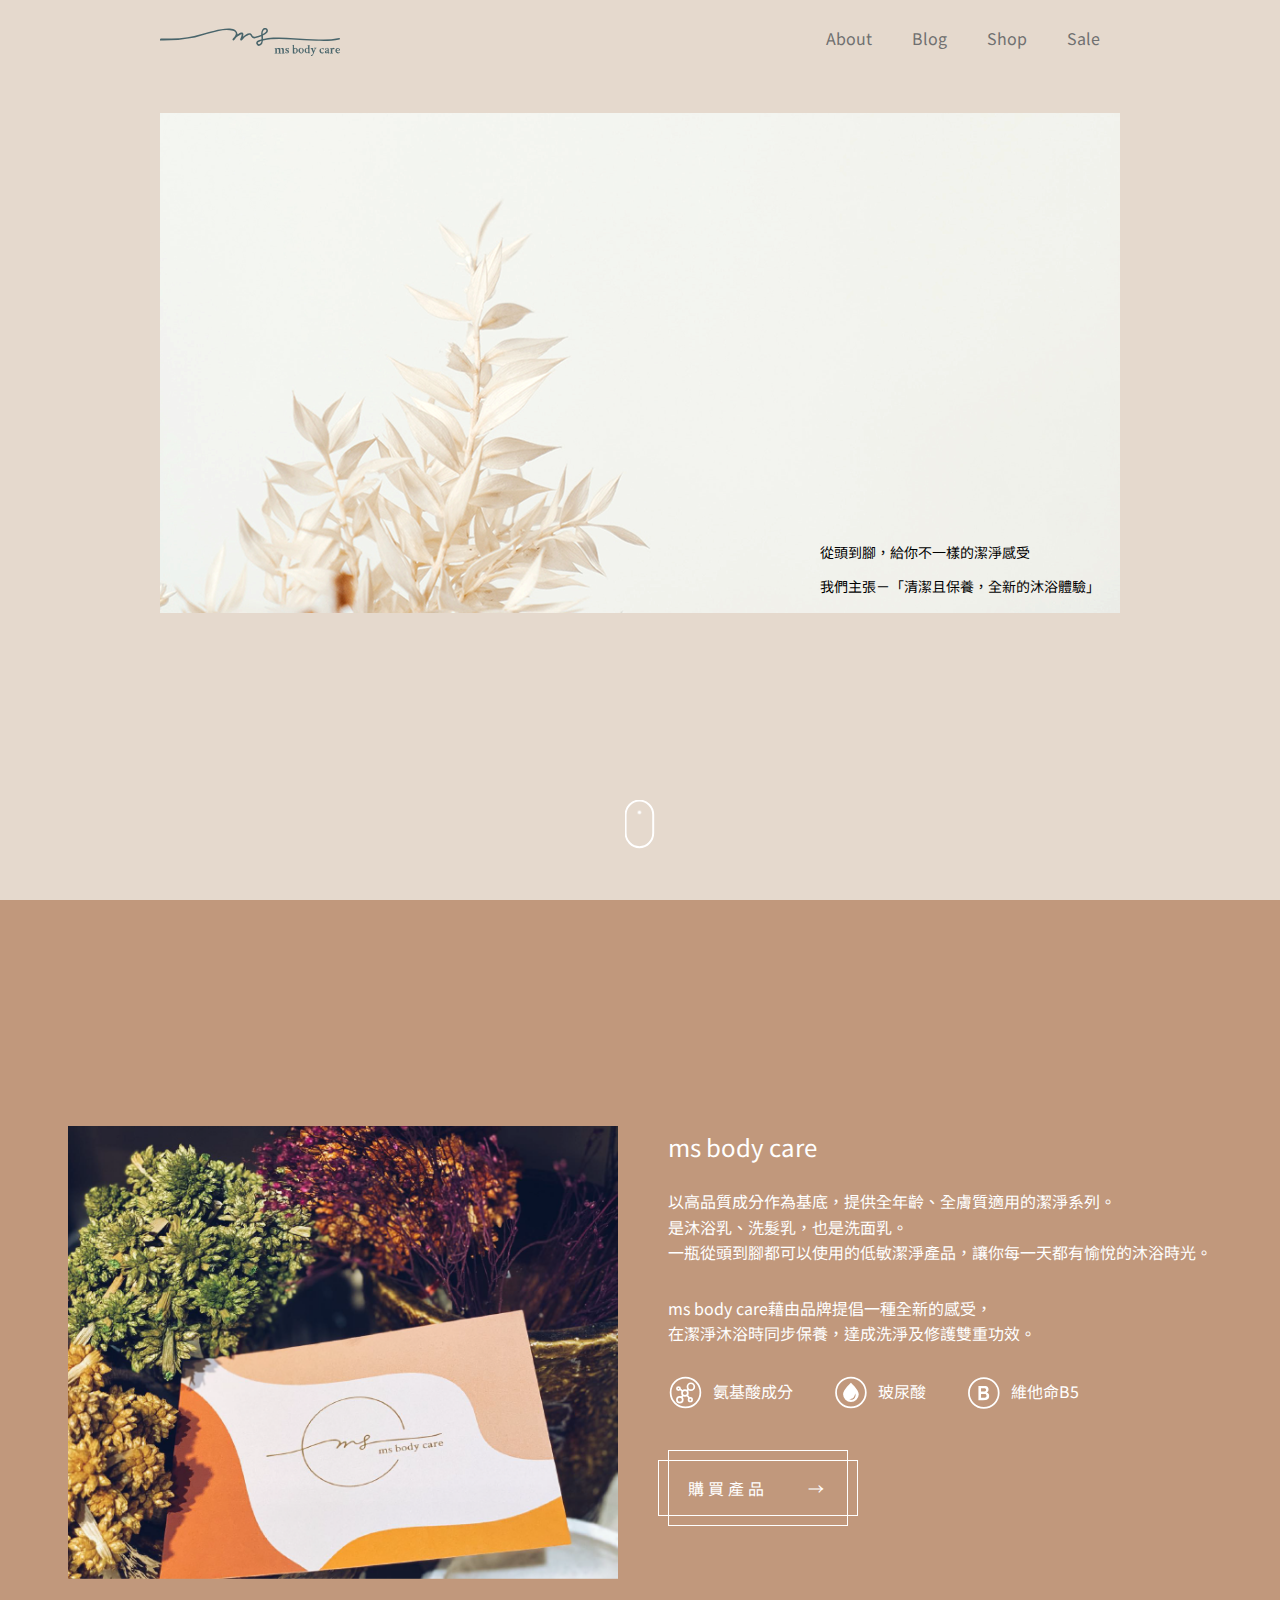
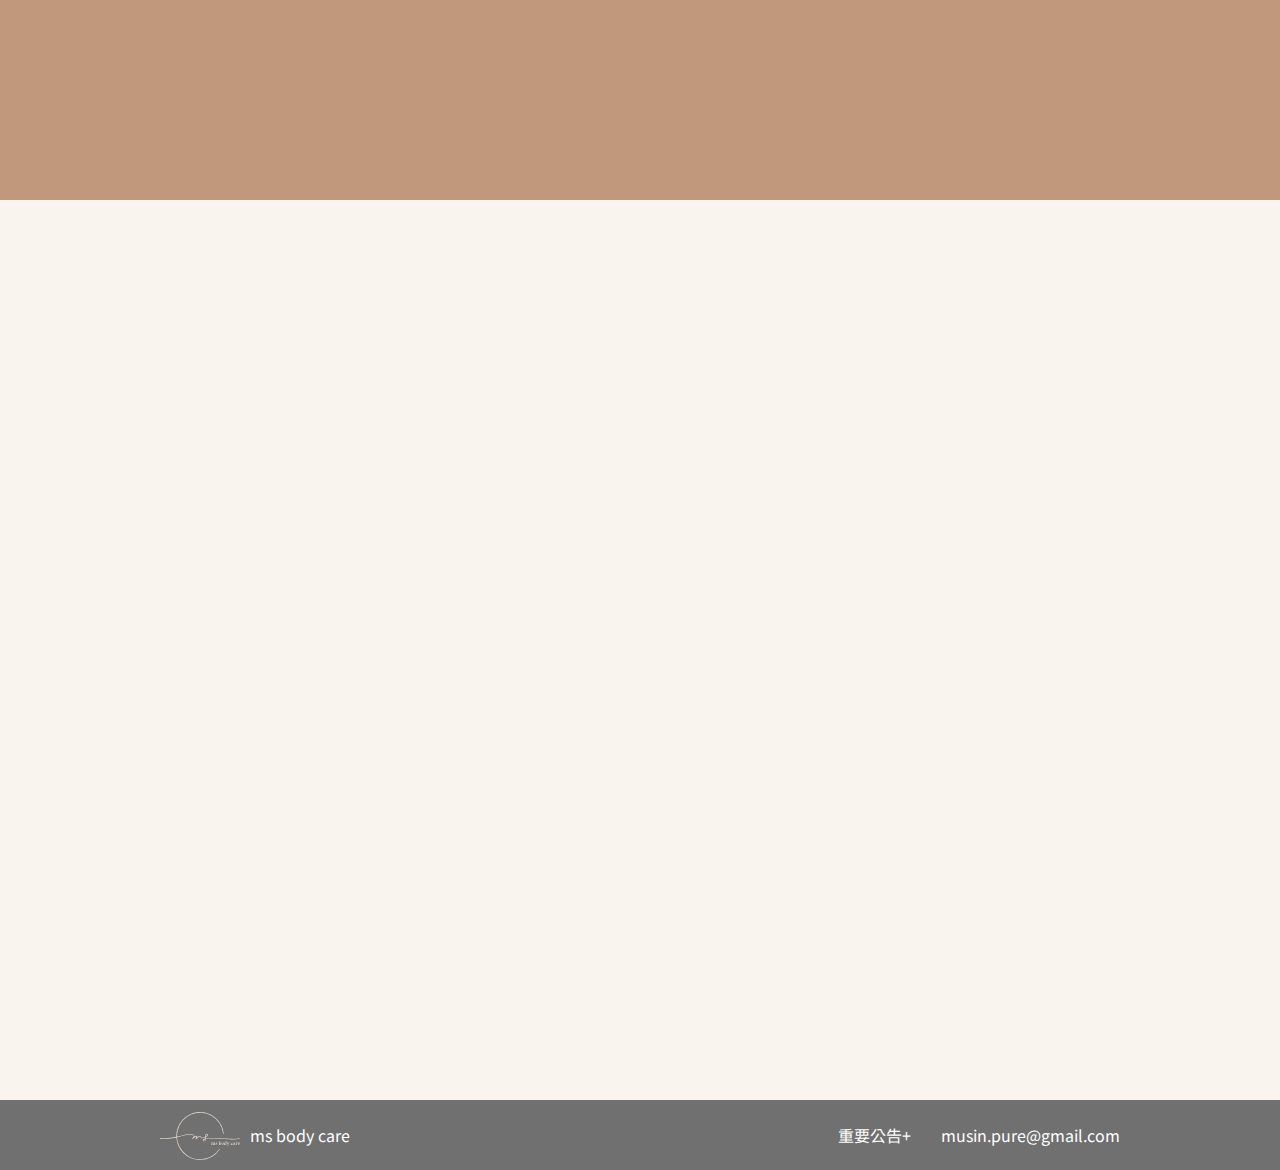
==== commit 0513c63f: "ms_0201" ====
--- a/html/index.html
+++ b/html/index.html
@@ -3,7 +3,9 @@
 <head>
     <meta charset="UTF-8">
     <meta name="viewport" content="width=device-width, initial-scale=1.0">
-    <title>Document</title>
+    <title>ms body care</title>
+    <link rel="shortcut icon" href="../style/images/favicon.ico"/>
+    <link rel="bookmark" href="../style/images/favicon.ico"/>
     <link rel="stylesheet" href="https://use.fontawesome.com/releases/v5.15.1/css/all.css" integrity="sha384-vp86vTRFVJgpjF9jiIGPEEqYqlDwgyBgEF109VFjmqGmIY/Y4HV4d3Gp2irVfcrp" crossorigin="anonymous">
     <link rel="stylesheet" href="../style/css/reset.css">
     <link rel="stylesheet" href="../style/css/layout.css">
@@ -15,7 +17,7 @@
         <div class="header">
             <div class="main">
                 <div class="nav flex">
-                    <h1 class="logotype"><a href="./index.html">MS</a></h1>
+                    <h1 class="logotype"><a href="./index.html">ms body care</a></h1>
                     <div class="function_box">
                         <div class="menu"><i class="fas fa-bars"></i></div>
                         <ul class="function_bar flex">
@@ -43,7 +45,7 @@
                     <a class="scroll-link" href="#content">
                         <svg class="mouse" xmlns="http://www.w3.org/2000/svg" viewBox="0 0 76 130" preserveAspectRatio="xMidYMid meet">
                         <g fill="none" fill-rule="evenodd">
-                            <rect width="70" height="118" x="1.5" y="1.5" stroke="#FFF" stroke-width="3" rx="36"/>
+                            <rect width="70" height="118" x="1.5" y="1.5" stroke="#FFF" stroke-width="5" rx="36"/>
                             <circle class="scroll" cx="36.5" cy="31.5" r="4.5" fill="#FFF"/>
                         </g>
                         </svg>
@@ -56,14 +58,14 @@
                 <dl class="flex">
                     <dd class="content_img"><img src="../style/images/content_img.png" alt=""></dd>
                     <dd class="content_text">
-                        <div class="title">MS body care</div>
+                        <div class="title">ms body care</div>
                         <ul class="text">
                             <li>以高品質成分作為基底，提供全年齡、全膚質適用的潔淨系列。</li>
                             <li>是沐浴乳、洗髮乳，也是洗面乳。</li>
                             <li>一瓶從頭到腳都可以使用的低敏潔淨產品，讓你每一天都有愉悅的沐浴時光。</li>
                         </ul>
                         <ul class="text">
-                            <li>ms body care藉由品牌提倡一種全新的生活感受，</li>
+                            <li>ms body care藉由品牌提倡一種全新的感受，</li>
                             <li>在潔淨沐浴時同步保養，達成洗淨及修護雙重功效。</li>
                         </ul>
                         <ul class="ico_bar flex">
@@ -95,13 +97,13 @@
                     <div class="footer_img"></div>
                     <span class="footer_text">ms body care</span>
                 </a>
+                <ul class="social_bar">
+                    <li><a href="https://www.facebook.com/MUSIN.BODYCARE/"><i class="fab fa-facebook"></i></a></li>
+                    <li><a href="https://www.instagram.com/m.sbodycare/"><i class="fab fa-instagram"></i></a></li>
+                </ul>
                 <ul class="message_bar flex">
                     <li><a href="https://www.facebook.com/MUSIN.BODYCARE/">重要公告+</a></li>
                     <li><a href="mailto:musin.pure@gmail.com">musin.pure@gmail.com</a></li>
-                </ul>
-                <ul class="social_bar">
-                    <li><a href="https://www.facebook.com/MUSIN.BODYCARE/"><i class="fab fa-facebook"></i></a></li>
-                    <li><a href="https://www.instagram.com/m.sbodycare/"><i class="fab fa-instagram"></i></a></li>
                 </ul>
             </div>
         </div>
--- a/style/css/layout.css
+++ b/style/css/layout.css
@@ -19,14 +19,15 @@
 .main_other{width:100%;height:100vh;margin:0 auto;justify-content:center;align-items:center;}
 .overlay{width:100%;height:100vh;position:fixed;background:rgba(0,0,0,0.7);z-index:98;top:0;left:0;}
 .fas{display:none;}
-.fa-bars{font-size:20px;}
+.fa-bars{font-size:24px;}
 /* nav */
 .nav{justify-content:space-between;margin:0 0 40px 0;align-items:center;}
 .function_bar .menu{display:none;}
 .function_bar a{padding:20px;}
-.function_bar a:after{content:"";display:block;width:100%;height:2px;background:#000;margin:5px 0 0;opacity:0;transition:0.5s;}
-.function_bar a:hover{color:#000;font-weight:bolder;}
+.function_bar a:after{content:"";display:block;width:100%;height:2px;background:#48656B;;margin:5px 0 0;opacity:0;transition:0.5s;}
+.function_bar a:hover{color:#48656B;;font-weight:bolder;}
 .function_bar a:hover::after{opacity:1;}
+.function_bar .ch{position:relative;}
 /* ico */
 .ico{display:inline-block;vertical-align:middle;background:url(../images/icon.svg)0 0 no-repeat;background-size:350px 350px;width:35px;height:35px;margin:-2px 10px 0 0;}
 .ico_scroll{width:20px;height:20px;border:1px solid #000;}
@@ -52,40 +53,42 @@
 .footer .social_bar{display:none;}
 .footer .message_bar li+li{margin-left:30px;}
 /* about_layout */
-.about_layout .header{background: -moz-linear-gradient(left, #ffffff 0%, #ffffff 50%, #e5d9cd 50%, #e5d9cd 100%); /* FF3.6-15 */
-background: -webkit-linear-gradient(left, #ffffff 0%,#ffffff 50%,#e5d9cd 50%,#e5d9cd 100%); /* Chrome10-25,Safari5.1-6 */
-background: linear-gradient(to right, #ffffff 0%,#ffffff 50%,#e5d9cd 50%,#e5d9cd 100%); /* W3C, IE10+, FF16+, Chrome26+, Opera12+, Safari7+ */}
+.about_layout .header{background: -moz-linear-gradient(left, #e5d9cd  0%, #e5d9cd  50%, #ffffff 50%, #ffffff 100%); /* FF3.6-15 */
+background: -webkit-linear-gradient(left, #e5d9cd  0%, #e5d9cd  50%, #ffffff 50%, #ffffff 100%); /* Chrome10-25,Safari5.1-6 */
+background: linear-gradient(to right, #e5d9cd  0%, #e5d9cd  50%, #ffffff 50%, #ffffff 100%); /* W3C, IE10+, FF16+, Chrome26+, Opera12+, Safari7+ */}
 /* blog_layout */
 .blog_layout .main{height:initial;overflow:hidden;}
 @media screen and (max-width:1094px){
     .main{width:100%;padding:0px 0px 40px;}
-    .nav{padding:10px 20px;background:#FAF4EF;position:fixed;z-index:10;width:100%;border-bottom:1px solid #48656B;justify-content:center;margin:0;}
-    .nav .function_box{position:absolute;left:3%;top:calc(50% - 10px);}
+    .nav{padding:10px 20px;background:#FAF4EF;position:fixed;z-index:10;width:100%;justify-content:center;margin:0;}
+    .nav .function_box{position:absolute;left:3%;top:calc(50% - 12px);}
     .logotype a{width:140px;height:22px;;}
-    .nav+.contents{padding-top:43px;}
+    .nav+.contents{padding-top:42px;}
     .fas{display:block;}
     .ico{display:block;margin:0 auto;}
+    .scroll-link{bottom:1rem;}
     /* function_bar */
-    .function_bar{display:none;position:fixed;;width:100%;height:auto;top:0;right:0;z-index:99;background:#FAF4EF;}
+    .function_bar{display:block;position:fixed;;width:75%;height:100vh;top:0;left:-75%;z-index:99;background:#FAF4EF;overflow:hidden;}
     .function_bar .menu{display:block;}
     .function_bar li+li{margin-left:0;text-align:center;}
-    .function_bar li+li a{padding:5px;border:1px solid #48656B;margin:20px;color:#48656B;background:#fff;}
-    .function_bar .fa-times{display:block;font-size:30px;margin:0 0 0 10px;width:40px;height:40px;line-height:40px;text-align:center;}
-    .menu.active + .function_bar{display:block;}
+    .function_bar li+li a{padding:8px 20px;margin:20px auto;color:#48656B;border:1px solid #48656B;background:#fff;width:70%;}
+    .function_bar .fa-times{display:block;font-size:24px;margin:0 0 0 10px;width:40px;height:40px;line-height:40px;text-align:center;}
+    .function_bar a:after{display:none;}
     /*  content */
     .content .main_other{display:block;height:auto;}
     /* header */
     .social_bar li+li{margin:0 0 0 30px;}
     /* footer */
-    .footer{text-align:center;position:relative;bottom:0;width:100%;padding:10px 0;}
+    .footer{text-align:center;position:relative;bottom:0;width:100%;padding:25px 0;}
     .footer .flex{display:block;}
     .footer .main{width:100%;}
-    .footer .social_bar{display:flex;justify-content:center;padding:10px 0;}
+    .footer .social_bar{display:flex;justify-content:center;padding:15px 0;}
     .footer .message_bar li+li{margin-left:0px;}
     .footer .footer_img{margin:0;}
     .footer .footer_text{display:none;}
     /* about_layout */
     .about_layout .main{height:auto;padding:0px;}
+    .about_layout .header{background:#fff}
     /* prod_layout */
     .prod_layout .main{height:auto;}
     .prod_box{display:block;}
--- a/style/css/main.css
+++ b/style/css/main.css
@@ -1,7 +1,7 @@
 /*  index_layout*/
 /* header */
 .header .main{position:relative;}
-.header_img{width:100%;height:450px;background:#fff;position:relative;}
+.header_img{width:100%;height:500px;;background:url(../images/index.png)0 0 no-repeat;position:relative;background-position:0px -63px;}
 .header_img .img_text{position:absolute;right:20px;bottom:20px;font-size:14px;}
 .header_img .img_text li+li{margin-top:20px;}
 .header_img .social_bar{position:absolute;right:-7%;top:15%;}
@@ -84,8 +84,8 @@
 .slogan .slogan_text{text-align:center;}
 .slogan .slogan_text .text{font-size:28px;font-weight:bolder;margin:20px 0 30px;line-height:1.6;}
 /* about_layout */
-.about_layout .background_box{width:750px;height:450px;background:#FAF4EF;position:absolute;top:16%;left:-5%;}
-.about_img{width:560px;height:490px;background:lightblue;position:absolute;z-index:10;left:-7%;bottom:9%;}
+.about_layout .background_box{width:750px;height:450px;background:#FAF4EF;position:absolute;top:15%;left:-2%;}
+.about_img{width:380px;position:absolute;z-index:10;left:12%;bottom:5%;}
 .about_text{width:410px;position:absolute;z-index:10;right:0%;top:20%;color:#48656B;}
 .about_text dt{font-size:18px;}
 .about_text dd{margin:12px 0;line-height:1.6;}
@@ -110,9 +110,9 @@
 .timeline:before{content:'';position:absolute;top:6%;left:50%;margin:0 auto;height:91%;width:1px;background-color:#707070;}
 .timeline{padding:0 50px 50px;}
 .blog_box>li{display:flex;justify-content:space-between;position:relative;align-items:center;height:60vh;margin:60px 0;}
-.blog_box .title{text-align:center;width:38%;}
-.blog_box .title span{font-size:26px;}
-.blog_box .title p{margin:10px 0;line-height:1.4;overflow:hidden;text-overflow:ellipsis;display:-webkit-box;-webkit-line-clamp:2;-webkit-box-orient: vertical;}
+.blog_box .blog_text{text-align:center;width:38%;}
+.blog_box .blog_text .title{font-size:24px;font-weight:bolder;}
+.blog_box .blog_text p{margin:30px 0;line-height:1.4;overflow:hidden;text-overflow:ellipsis;display:-webkit-box;-webkit-line-clamp:3;-webkit-box-orient: vertical;}
 .blog_box .blog_img{width:450px;height:340px;position:absolute;right:8%;}
 .blog_box .blog_img a{width:100%;height:100%;background:#fff;}
 .blog_box .blog_item_2 .blog_img{left:8%;}
@@ -125,22 +125,23 @@
 .sale_layout .sale_title{font-size:20px;color:red;margin-bottom:15px;}
 .sale_layout .prod_price span{color:red;font-weight:bolder;}
 @media screen and (max-width:1094px){
-    .header_img{margin:0;}
+    .header_img{margin:0;background-position: 35% -20px;}
+    .header_img .img_text{right:5px;bottom:25px;}
     .header_img .social_bar{display:none;}
     /* about_layout */
     .about_layout .background_box{display:none;}
-    .about_text{background:#FAF4EF;width:100%;position:unset;overflow:auto;padding:15px 20px;}
+    .about_text{background:#FAF4EF;width:100%;position:unset;overflow:auto;padding:20px;}
     .about_img{width:100%;position:unset;}
     .content_img{width:100%;height:auto;}
     .content dl.flex{display:block;}
     .content_text{margin-left:0px;padding:10px 20px;text-align:center;}
-    .content_text .text, .content_text .ico_bar{margin-top:30px;}
+    .content_text .text, .content_text .ico_bar{margin-top:24px;}
     .content_text .ico_bar{justify-content:space-around;align-items:center;}
-    .content_text .alink{margin:40px auto 20px;}
+    .content_text .alink{margin:40px auto 30px;}
     /* prod_layout */
-    .prdo_img{width:90%;margin:30px auto;}
-    .prod_box .prod_text{padding:0 20px;}
-    .prod_box .prod_price{text-align:center;border:2px solid #707070;width:51%;margin:25px auto;padding:15px 10px;}
+    .prdo_img{width:80%;margin:30px auto;}
+    .prod_box .prod_text{padding:0 30px;}
+    .prod_box .prod_price{text-align:center;border:2px solid #707070;width:55%;margin:25px auto;padding:15px 10px;}
     .prod_box .buy_way dt{text-align:center;}
     .prod_box .buy_way dt::after{content:"";display:block;width:70px;height:2px;background:#000;margin:10px auto 0;}
     .prod_box .buy_way a::before{display:none;}
@@ -148,12 +149,14 @@
     /* blog_layout */
     .timeline{padding:0 10px;}
     .timeline:before{display:none;}
-    .blog_box>li{height:initial;flex-direction:column;padding:25px 10px;margin:0 auto;}
+    .blog_box>li{height:initial;flex-direction:column;padding:30px 10px;margin:0 auto;}
     .blog_box .blog_item_2{flex-direction:column-reverse;}
     .blog_box .blog_img{position:initial;width:90%;}
     .blog_box .ba_box{display:none;}
-    .blog_box .title{margin:0 0 10px 0;width:100%;}
+    .blog_box .blog_text{margin:0 0 20px 0;width:85%;}
+    .blog_box .blog_text p{margin:15px 0;}
+    .blog_box .blog_text .title{font-size:20px;}
 }
-@media screen and (max-width:1024px){
-
+@media screen and (min-width:1023px) and (max-width:1025px){
+  .about_text{height:42vh;}
 }